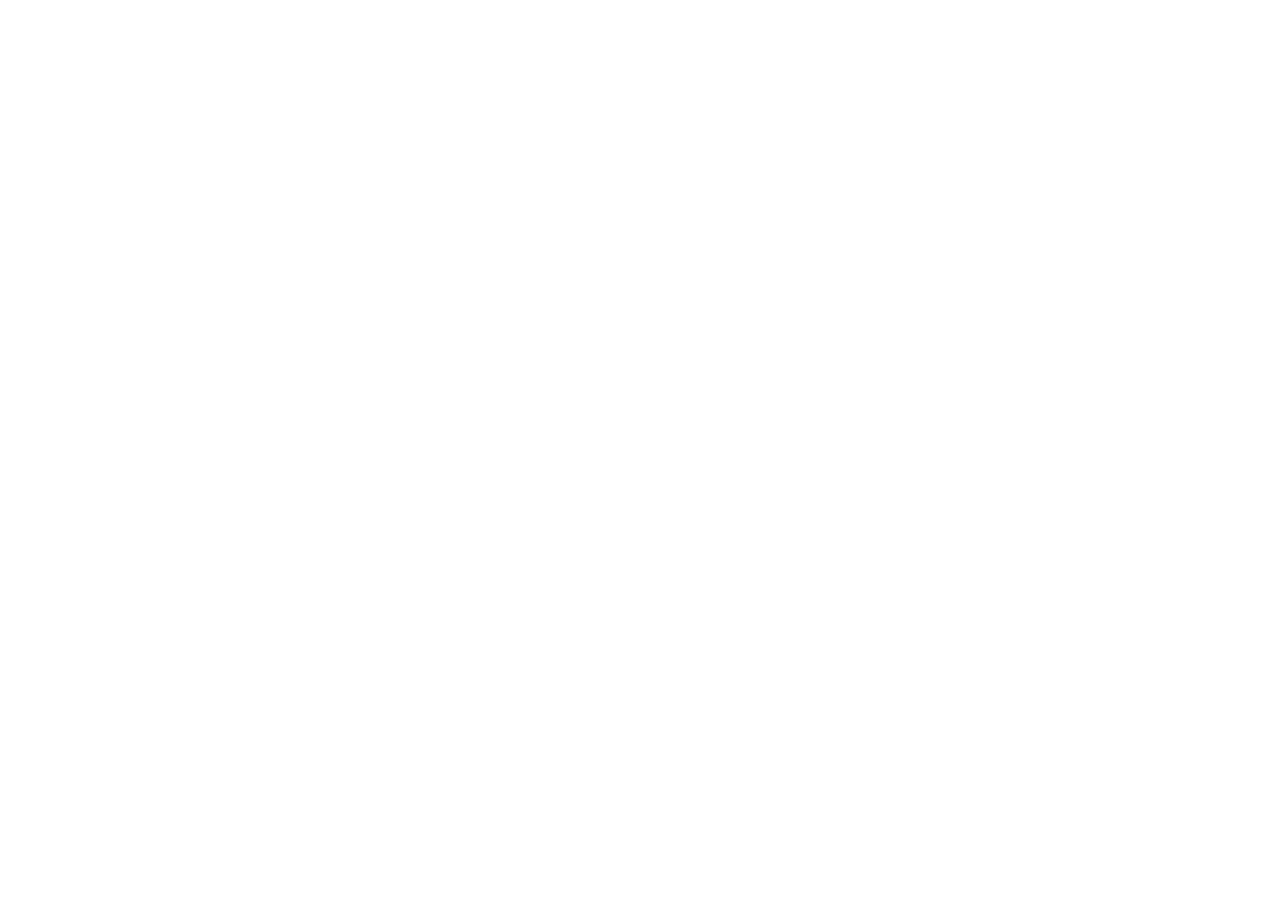
==== portfolio.html @ 7e26ee3e "Add portfolio" ====
<!DOCTYPE html>
<html lang="en">
  <head>
    <meta charset="UTF-8" />
    <meta http-equiv="X-UA-Compatible" content="IE=edge" />
    <meta name="viewport" content="width=device-width, initial-scale=1.0" />
    <title>Document</title>
  </head>
  <body></body>
</html>
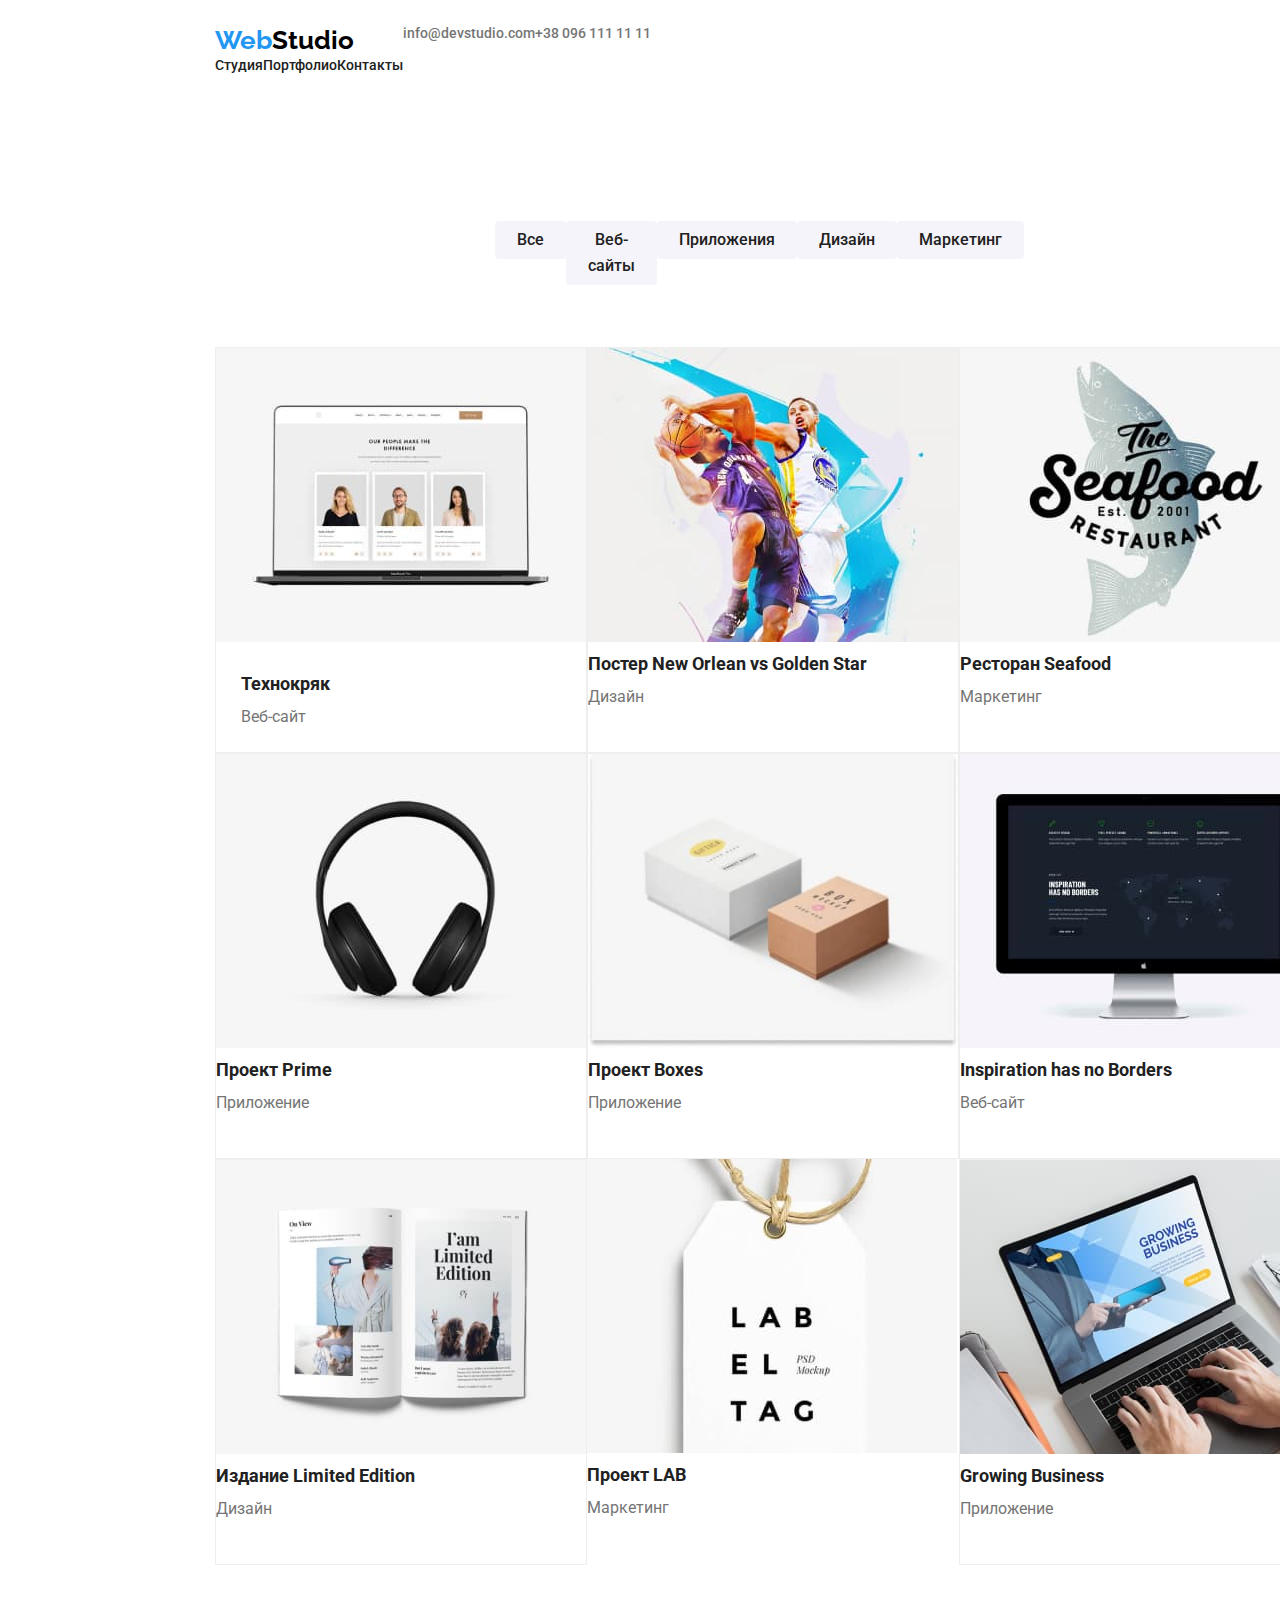
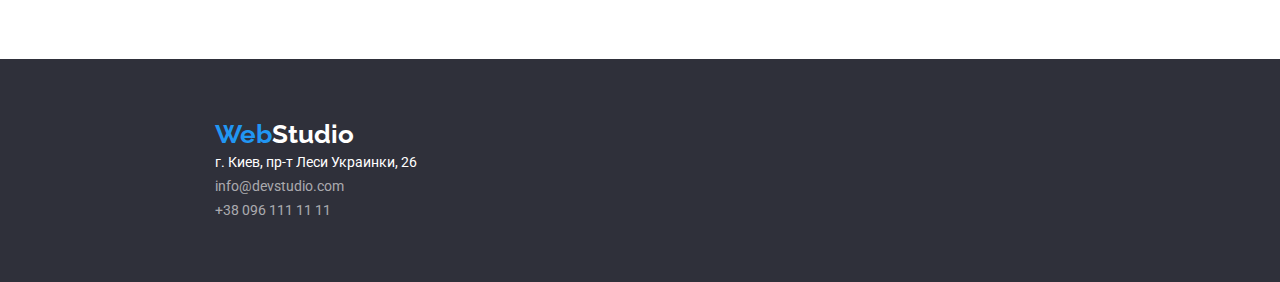
==== commit 6b52a6a8: "Portfolio1" ====
--- a/portfolio.html
+++ b/portfolio.html
@@ -1,10 +1,124 @@
 <!DOCTYPE html>
-<html lang="en">
+<html lang="ru">
   <head>
     <meta charset="UTF-8" />
     <meta http-equiv="X-UA-Compatible" content="IE=edge" />
     <meta name="viewport" content="width=device-width, initial-scale=1.0" />
-    <title>Document</title>
+    <title>Portfolio</title>
+    <link rel="preconnect" href="https://fonts.googleapis.com" />
+    <link rel="preconnect" href="https://fonts.gstatic.com" crossorigin />
+    <link
+      href="https://fonts.googleapis.com/css2?family=Raleway:wght@700&family=Roboto:wght@400;500;700;900&display=swap"
+      rel="stylesheet"
+    />
+    <link rel="stylesheet" href="css/portfolio.css" />
   </head>
-  <body></body>
+  <body>
+    <header class="header">
+      <nav>
+        <a href="./index.html" class="logo"><span class="web">Web</span><span>Studio</span></a>
+        <ul class="navigation-list">
+          <li><a href="./index.html" class="navigation-link">Cтудия</a></li>
+          <li><a href="./portfolio.html" class="navigation-link">Портфолио</a></li>
+          <li><a href="#footer" class="navigation-link">Контакты</a></li>
+        </ul>
+      </nav>
+      <a href="mailto:info@devstudio.com" class="mail">info@devstudio.com</a>
+      <a href="tel:+380961111111" class="phone">+38 096 111 11 11</a>
+    </header>
+    <main>
+      <!-- Buttons -->
+      <section class="navigation">
+        <h2 class="navigation-title">Навигация</h2>
+        <ul class="buttons">
+          <li><button type="button" class="button">Все</button></li>
+          <li><button type="button" class="button">Веб-сайты</button></li>
+          <li><button type="button" class="button">Приложения</button></li>
+          <li><button type="button" class="button">Дизайн</button></li>
+          <li><button type="button" class="button">Маркетинг</button></li>
+        </ul>
+      </section>
+      <!-- Examples -->
+      <section class="examples">
+        <h2 class="examples-title">Примеры работ</h2>
+        <ul class="examples-lists">
+          <li class="examples-list">
+            <img class="example-image" src="./images/techno.jpg" alt="" width="370" height="294" />
+            <div class="image-description">
+                <h3 class="project-name">Технокряк</h3>
+                <p class="project-description">Веб-сайт</p>
+            </div>
+          </li>
+          <li class="examples-list">
+            <img class="example-image" src="./images/poster.jpg" alt="" width="370" height="294" />
+            <h3 class="project-name">Постер New Orlean vs Golden Star</h3>
+            <p class="project-description">Дизайн</p>
+          </li>
+          <li class="examples-list">
+            <img class="example-image" src="./images/seafood.jpg" alt="" width="370" height="294" />
+            <h3 class="project-name">Ресторан Seafood</h3>
+            <p class="project-description">Маркетинг</p>
+          </li>
+          <li class="examples-list">
+            <img class="example-image" src="./images/prime.jpg" alt="" width="370" height="294" />
+            <h3 class="project-name">Проект Prime</h3>
+            <p class="project-description">Приложение</p>
+          </li>
+          <li class="examples-list">
+            <img class="example-image" src="./images/boxes.jpg" alt="" width="370" height="294" />
+            <h3 class="project-name">Проект Boxes</h3>
+            <p class="project-description">Приложение</p>
+          </li>
+          <li class="examples-list">
+            <img
+              class="example-image"
+              src="./images/inspiration-has-no-borders.jpg"
+              alt=""
+              width="370"
+              height="294"
+            />
+            <h3 class="project-name" lang="en">Inspiration has no Borders</h3>
+            <p class="project-description">Веб-сайт</p>
+          </li>
+          <li class="examples-list">
+            <img
+              class="example-image"
+              src="./images/limited-edition.jpg"
+              alt=""
+              width="370"
+              height="294"
+            />
+            <h3 class="project-name">Издание Limited Edition</h3>
+            <p class="project-description">Дизайн</p>
+          </li class="examples-list">
+          <li>
+            <img class="example-image" src="./images/lab.jpg" alt="" width="370" height="294" />
+            <h3 class="project-name">Проект LAB</h3>
+            <p class="project-description">Маркетинг</p>
+          </li>
+          <li class="examples-list">
+            <img
+              class="example-image"
+              src="./images/growing-business.jpg"
+              alt=""
+              width="370"
+              height="294"
+            />
+            <h3 class="project-name">Growing Business</h3>
+            <p class="project-description">Приложение</p>
+          </li>
+        </ul>
+      </section>
+    </main>
+    <footer id="footer" class="footer">
+      <a class="logo-footer" href="index.html"><span class="web">Web</span><span>Studio</span></a>
+      <address>
+        <ul class="footer-list">
+          <li class="map">г. Киев, пр-т Леси Украинки, 26</li>
+          <li><a class="mail-footer" href="mailto:info@devstudio.com">info@devstudio.com</a></li>
+          <li><a class="phone-footer" href="tel:+380961111111">+38 096 111 11 11</a></li>
+        </ul>
+      </address>
+    </footer>
+  </body>
 </html>
--- a/css/portfolio.css
+++ b/css/portfolio.css
@@ -0,0 +1,194 @@
+* {
+  margin: 0;
+  padding: 0;
+}
+
+:root {
+  --color-highlight: #2196f3;
+  --color-text: #212121;
+  --color-description: #757575;
+  --background-color: #2f303a;
+  --color-button: #f5f4fa;
+  --white: #ffffff;
+  --black: #000000;
+}
+
+.header {
+  padding: 25px 215px;
+}
+
+.logo {
+  font-family: 'Raleway';
+  font-style: normal;
+  font-weight: 700;
+  font-size: 26px;
+  line-height: 31px;
+  color: var(--black);
+  text-decoration: none;
+}
+
+.web {
+  font-family: 'Raleway';
+  font-style: normal;
+  font-weight: 700;
+  font-size: 26px;
+  line-height: 31px;
+  color: var(--color-highlight);
+}
+
+.navigation-link {
+  font-family: 'Roboto';
+  font-style: normal;
+  font-weight: 500;
+  font-size: 14px;
+  line-height: 16px;
+  color: var(--color-text);
+  text-decoration: none;
+}
+
+.navigation-link:hover,
+.mail:hover,
+.phone:hover {
+  color: var(--color-highlight);
+}
+
+.navigation-link:focus,
+.mail:focus,
+.phone:focus {
+  color: var(--color-highlight);
+}
+
+.mail,
+.phone {
+  font-family: 'Roboto';
+  font-style: normal;
+  font-weight: 500;
+  font-size: 14px;
+  line-height: 16px;
+  color: var(--color-description);
+  text-decoration: none;
+}
+
+.navigation-list,
+.footer-list {
+  list-style-type: none;
+}
+
+.header,
+.navigation-list {
+  display: flex;
+}
+
+.navigation {
+  padding: 95px 495px 35px 495px;
+}
+
+.navigation-title,
+.examples-title {
+  visibility: hidden;
+}
+
+.buttons {
+  display: flex;
+}
+
+.buttons {
+  display: flex;
+  list-style-type: none;
+}
+
+.button {
+  background-color: var(--color-button);
+  border: none;
+  padding: 6px 22px;
+  border-radius: 4px;
+  text-align: center;
+  font-family: 'Roboto';
+  font-style: normal;
+  font-weight: 500;
+  font-size: 16px;
+  line-height: 26px;
+  align-items: center;
+  text-align: center;
+  display: flex;
+  color: var(--color-text);
+}
+
+.button:hover {
+  background: var(--color-highlight);
+  color: var(--white);
+}
+
+.examples {
+  padding: 0 215px 94px 215px;
+}
+
+.examples-list {
+  border: 1px solid #eeeeee;
+}
+.examples-lists {
+  list-style: none;
+  display: grid;
+  grid-auto-flow: row;
+  grid-template-columns: repeat(3, 1fr);
+  grid-template-rows: repeat(3, 1fr);
+}
+
+.image-description {
+  margin: 20px 25px;
+}
+
+.project-name {
+  font-family: 'Roboto';
+  font-style: normal;
+  font-weight: 700;
+  font-size: 18px;
+  line-height: 36px;
+  color: var(--color-text);
+}
+
+.project-description {
+  font-family: 'Roboto';
+  font-style: normal;
+  font-weight: 400;
+  font-size: 16px;
+  line-height: 30px;
+  color: var(--color-description);
+}
+
+.footer {
+  background-color: var(--background-color);
+  padding: 60px 0 60px 215px;
+}
+
+.logo-footer {
+  font-family: 'Raleway';
+  font-style: normal;
+  font-weight: 700;
+  font-size: 26px;
+  line-height: 31px;
+  color: var(--white);
+  text-decoration: none;
+  margin-bottom: 20px;
+}
+
+.map {
+  font-family: 'Roboto';
+  font-style: normal;
+  font-weight: 400;
+  font-size: 14px;
+  line-height: 24px;
+  color: var(--white);
+}
+
+.mail-footer,
+.phone-footer {
+  font-family: 'Roboto';
+  font-style: normal;
+  font-weight: 400;
+  font-size: 14px;
+  line-height: 24px;
+  color: rgba(255, 255, 255, 0.6);
+  text-decoration: none;
+  margin-bottom: 10px;
+}
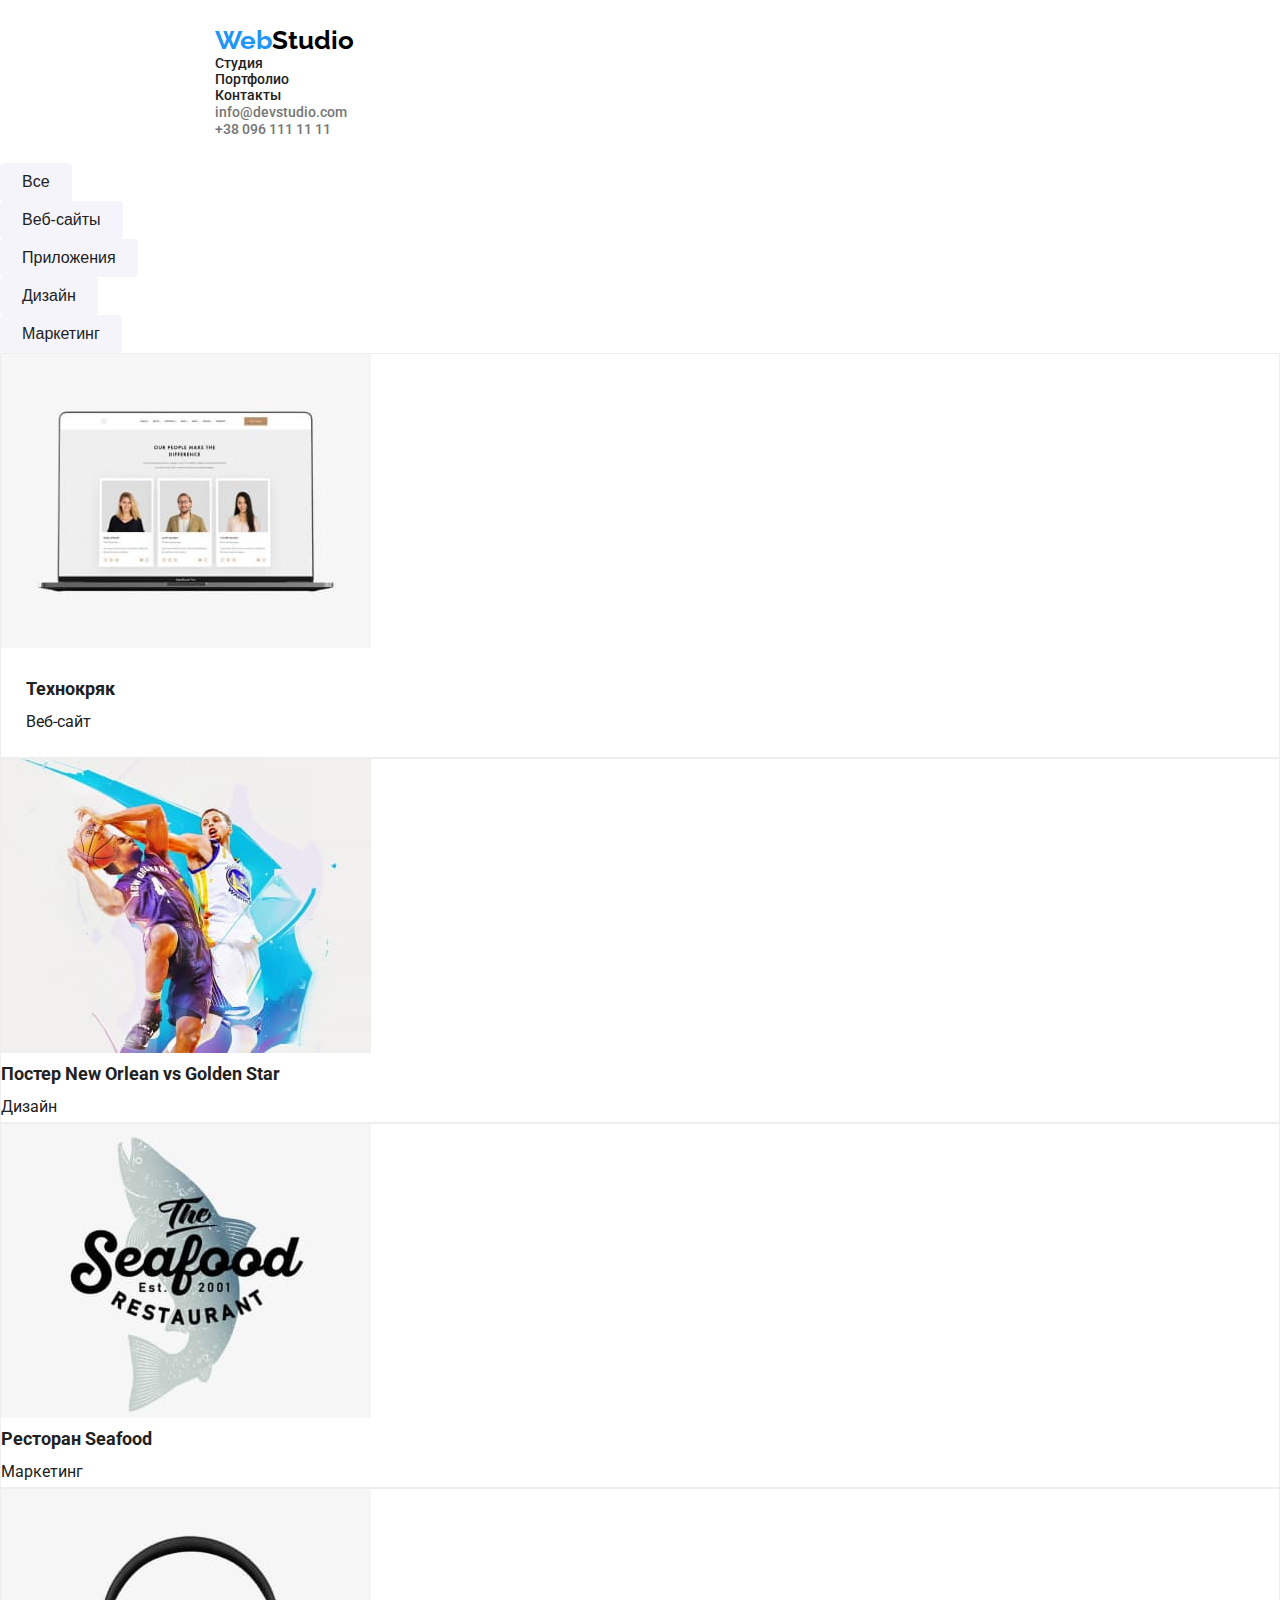
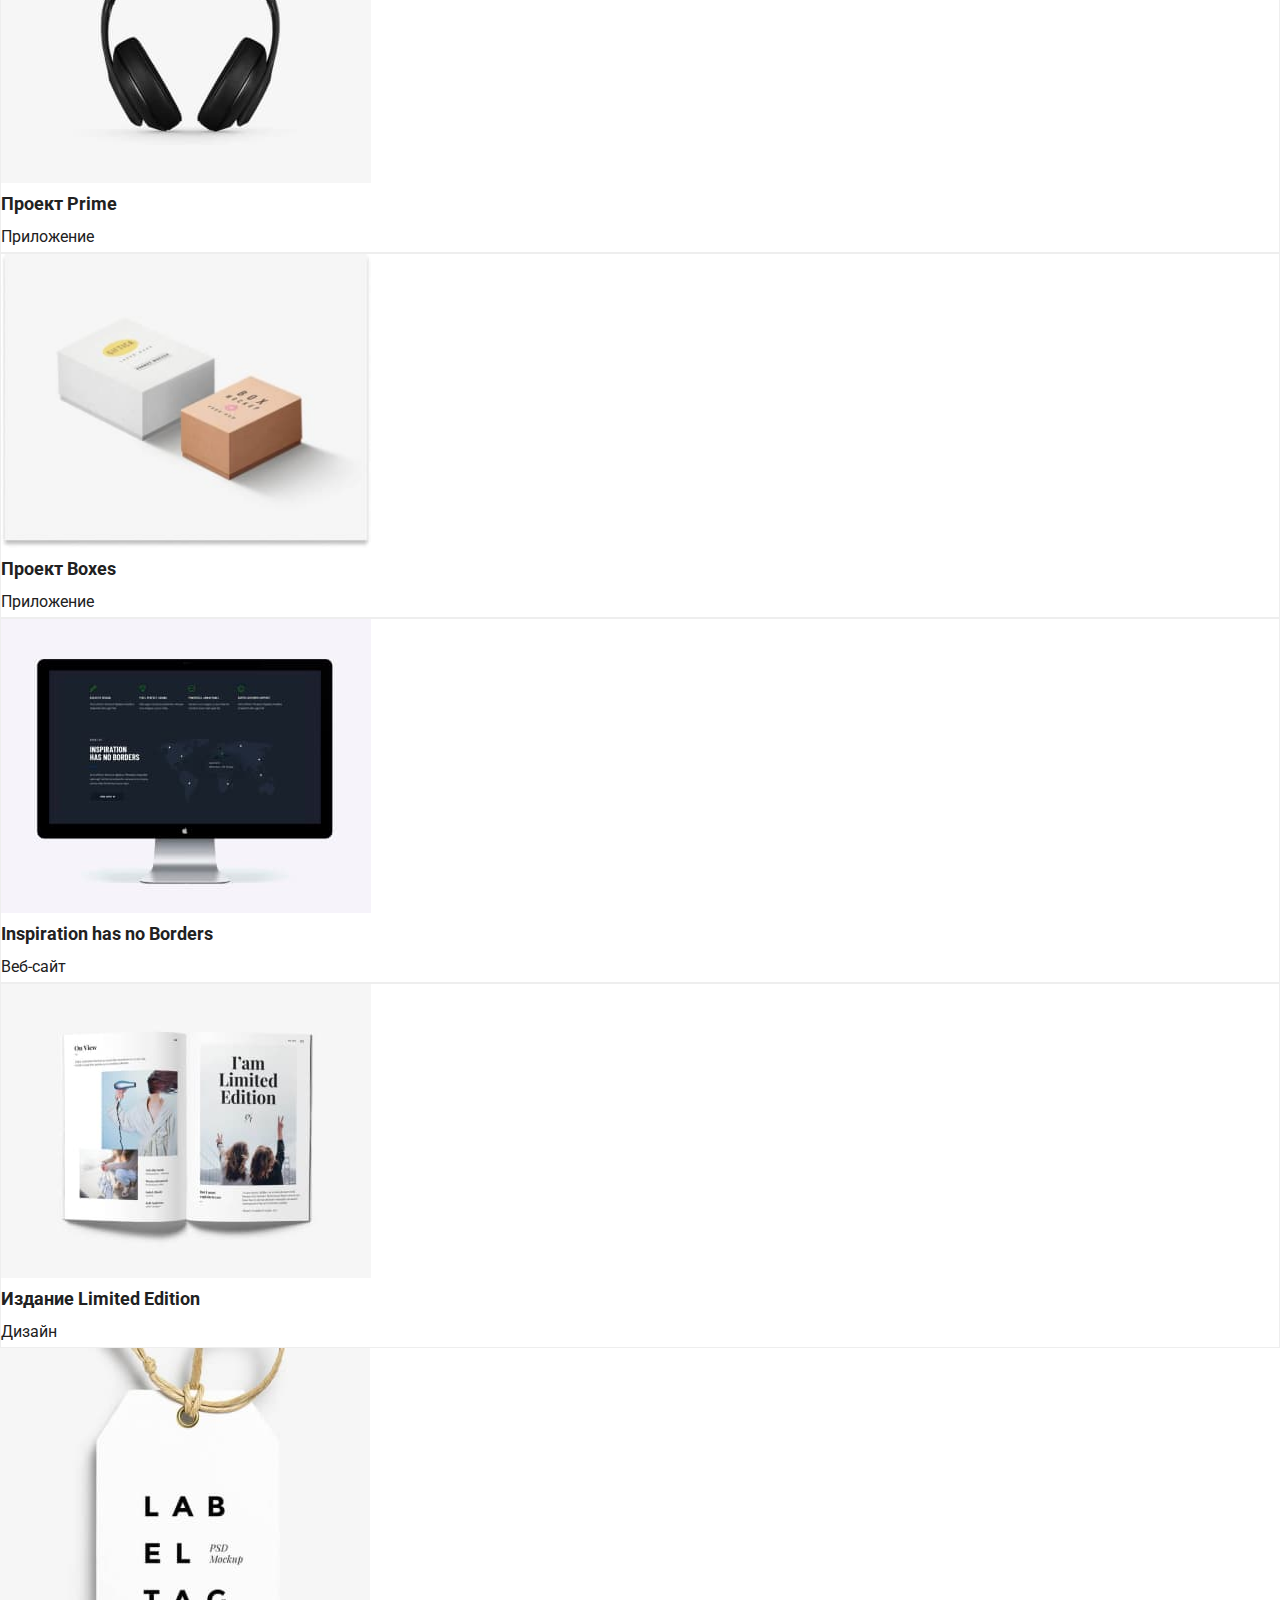
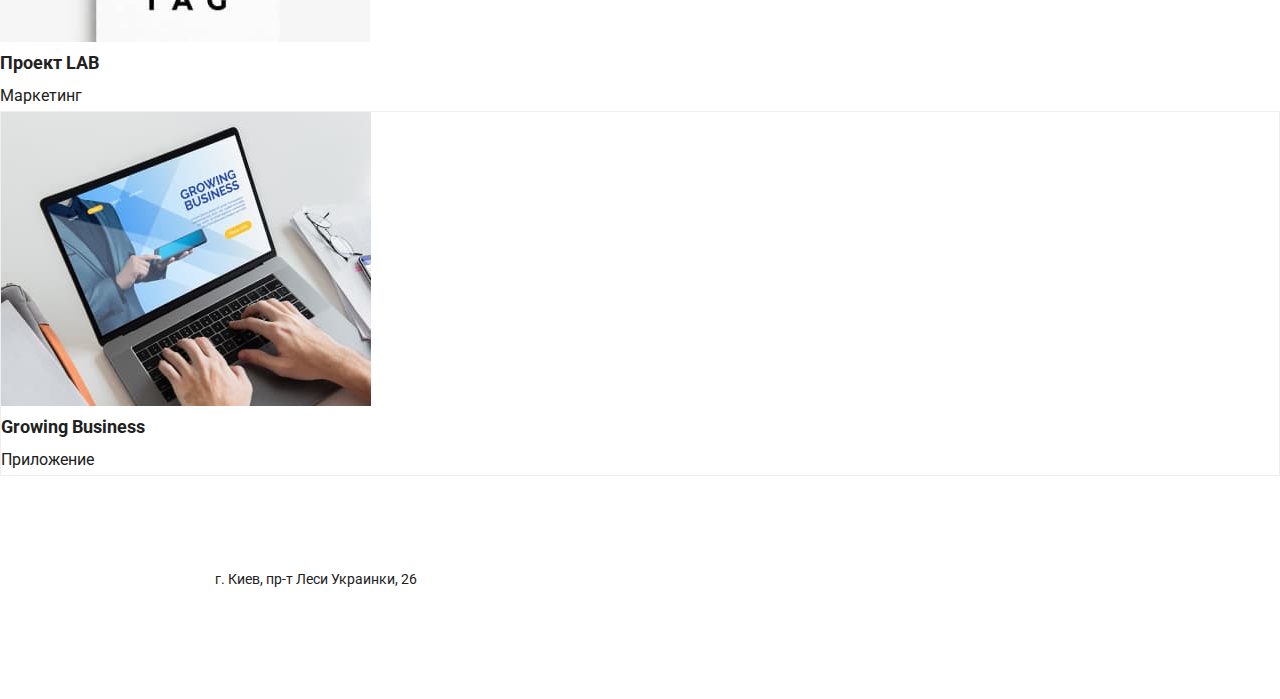
==== commit e6c78e2a: "After video" ====
--- a/portfolio.html
+++ b/portfolio.html
@@ -16,20 +16,20 @@
   <body>
     <header class="header">
       <nav>
-        <a href="./index.html" class="logo"><span class="web">Web</span><span>Studio</span></a>
-        <ul class="navigation-list">
-          <li><a href="./index.html" class="navigation-link">Cтудия</a></li>
-          <li><a href="./portfolio.html" class="navigation-link">Портфолио</a></li>
-          <li><a href="#footer" class="navigation-link">Контакты</a></li>
+        <a href="./index.html" class="link site-logo"><span class="site-logo-accent">Web</span>Studio</a>
+        <ul class="list">
+          <li class="nav-item"><a href="./index.html" class="link">Cтудия</a></li>
+          <li class="nav-item"><a href="./portfolio.html" class="link">Портфолио</a></li>
+          <li class="nav-item"><a href="#footer" class="link">Контакты</a></li>
         </ul>
       </nav>
-      <a href="mailto:info@devstudio.com" class="mail">info@devstudio.com</a>
-      <a href="tel:+380961111111" class="phone">+38 096 111 11 11</a>
+      <ul>
+        <li class="list"><a href="mailto:info@devstudio.com" class="link contact">info@devstudio.com</a></li>
+        <li class="list"><a href="tel:+380961111111" class="link contact">+38 096 111 11 11</a></li>
+      </ul>
     </header>
     <main>
-      <!-- Buttons -->
-      <section class="navigation">
-        <h2 class="navigation-title">Навигация</h2>
+      <section>
         <ul class="buttons">
           <li><button type="button" class="button">Все</button></li>
           <li><button type="button" class="button">Веб-сайты</button></li>
@@ -37,10 +37,6 @@
           <li><button type="button" class="button">Дизайн</button></li>
           <li><button type="button" class="button">Маркетинг</button></li>
         </ul>
-      </section>
-      <!-- Examples -->
-      <section class="examples">
-        <h2 class="examples-title">Примеры работ</h2>
         <ul class="examples-lists">
           <li class="examples-list">
             <img class="example-image" src="./images/techno.jpg" alt="" width="370" height="294" />
@@ -114,7 +110,9 @@
       <a class="logo-footer" href="index.html"><span class="web">Web</span><span>Studio</span></a>
       <address>
         <ul class="footer-list">
-          <li class="map">г. Киев, пр-т Леси Украинки, 26</li>
+          <li class="map">
+            <a class="address" href="https://goo.gl/maps/fLgVu9aRvu42Tbb1A">г. Киев, пр-т Леси Украинки, 26</a>
+          </li>
           <li><a class="mail-footer" href="mailto:info@devstudio.com">info@devstudio.com</a></li>
           <li><a class="phone-footer" href="tel:+380961111111">+38 096 111 11 11</a></li>
         </ul>
--- a/css/portfolio.css
+++ b/css/portfolio.css
@@ -4,54 +4,102 @@
 }
 
 :root {
-  --color-highlight: #2196f3;
-  --color-text: #212121;
-  --color-description: #757575;
-  --background-color: #2f303a;
-  --color-button: #f5f4fa;
-  --white: #ffffff;
-  --black: #000000;
-}
+  /* font */
+  --main-font: 'Roboto', sans-serif;
+  /* colors */
+  --main-light: #fff;
+  --main-dark: #000;
+
+  --color-accent: #2196f3;
+
+  --main-font-color: #212121;
+  --secondary-font-color: #757575;
+  --badge-font-color: rgba(255, 255, 255, 0.6);
+
+  --main-background-color: var(--main-light);
+  --accent-background-color: #2f303a;
+  --badge-background-color: #f5f4fa;
+}
+
+/* Global Styles */
+
+body {
+  font-family: var(--main-font);
+  color: var(--main-font-color);
+  font-size: 14px;
+  font-weight: 400;
+}
+
+.list {
+  list-style: none;
+}
+
+.link {
+  text-decoration: none;
+  color: inherit;
+}
+
+.button {
+  cursor: pointer;
+  color: inherit;
+  border: none;
+  background: none;
+}
+
+/* Common  Styles */
+
+.section {
+  background-color: var(--main-background-color);
+}
+
+.section-title {
+  font-weight: 700;
+  font-size: 36px;
+  line-height: 1.17;
+  color: var(--main-background-color);
+}
+
+/* Header Styles */
 
 .header {
+  background-color: var(--main-light);
   padding: 25px 215px;
 }
 
-.logo {
+.site-logo {
   font-family: 'Raleway';
-  font-style: normal;
   font-weight: 700;
   font-size: 26px;
-  line-height: 31px;
-  color: var(--black);
-  text-decoration: none;
-}
-
-.web {
-  font-family: 'Raleway';
-  font-style: normal;
-  font-weight: 700;
-  font-size: 26px;
-  line-height: 31px;
-  color: var(--color-highlight);
-}
-
-.navigation-link {
-  font-family: 'Roboto';
-  font-style: normal;
-  font-weight: 500;
-  font-size: 14px;
-  line-height: 16px;
-  color: var(--color-text);
-  text-decoration: none;
+  line-height: 1.19;
+  color: var(--main-dark);
+}
+
+.site-logo-accent {
+  color: var(--color-accent);
+}
+
+.nav-item {
+  font-weight: 500;
+  line-height: 1.14;
+  color: var(--main-font-color);
+}
+
+.nav-item:hover,
+.nav-item:focus,
+.contact:hover,
+.contact:focus {
+  color: var(--color-accent);
+}
+
+.contact {
+  font-weight: 500;
+  line-height: 1.14;
+  color: var(--secondary-font-color);
 }
 
 .navigation-link:hover,
 .mail:hover,
-.phone:hover {
-  color: var(--color-highlight);
-}
-
+.phone:hover,
 .navigation-link:focus,
 .mail:focus,
 .phone:focus {
@@ -70,68 +118,29 @@
 }
 
 .navigation-list,
-.footer-list {
-  list-style-type: none;
-}
-
-.header,
-.navigation-list {
-  display: flex;
-}
-
-.navigation {
-  padding: 95px 495px 35px 495px;
-}
-
-.navigation-title,
-.examples-title {
-  visibility: hidden;
-}
-
+.footer-list,
 .buttons {
-  display: flex;
-}
-
-.buttons {
-  display: flex;
-  list-style-type: none;
+  list-style: none;
 }
 
 .button {
-  background-color: var(--color-button);
+  background-color: var(--badge-background-color);
+  border-radius: 4px;
   border: none;
   padding: 6px 22px;
-  border-radius: 4px;
-  text-align: center;
-  font-family: 'Roboto';
-  font-style: normal;
   font-weight: 500;
   font-size: 16px;
-  line-height: 26px;
-  align-items: center;
-  text-align: center;
-  display: flex;
-  color: var(--color-text);
+  line-height: 1.63;
 }
 
 .button:hover {
   background: var(--color-highlight);
-  color: var(--white);
-}
-
-.examples {
-  padding: 0 215px 94px 215px;
+  color: var(--main-light);
 }
 
 .examples-list {
+  list-style: none;
   border: 1px solid #eeeeee;
-}
-.examples-lists {
-  list-style: none;
-  display: grid;
-  grid-auto-flow: row;
-  grid-template-columns: repeat(3, 1fr);
-  grid-template-rows: repeat(3, 1fr);
 }
 
 .image-description {
@@ -167,18 +176,19 @@
   font-weight: 700;
   font-size: 26px;
   line-height: 31px;
-  color: var(--white);
+  color: var(--main-light);
   text-decoration: none;
   margin-bottom: 20px;
 }
 
-.map {
+.address {
   font-family: 'Roboto';
   font-style: normal;
   font-weight: 400;
   font-size: 14px;
   line-height: 24px;
   color: var(--white);
+  text-decoration: none;
 }
 
 .mail-footer,
@@ -192,3 +202,15 @@
   text-decoration: none;
   margin-bottom: 10px;
 }
+
+.address:hover,
+.mail-footer:hover,
+.phone-footer:hover {
+  color: var(--color-highlight);
+}
+
+.address:focus,
+.mail-footer:focus,
+.phone-footer:focus {
+  color: var(--color-highlight);
+}
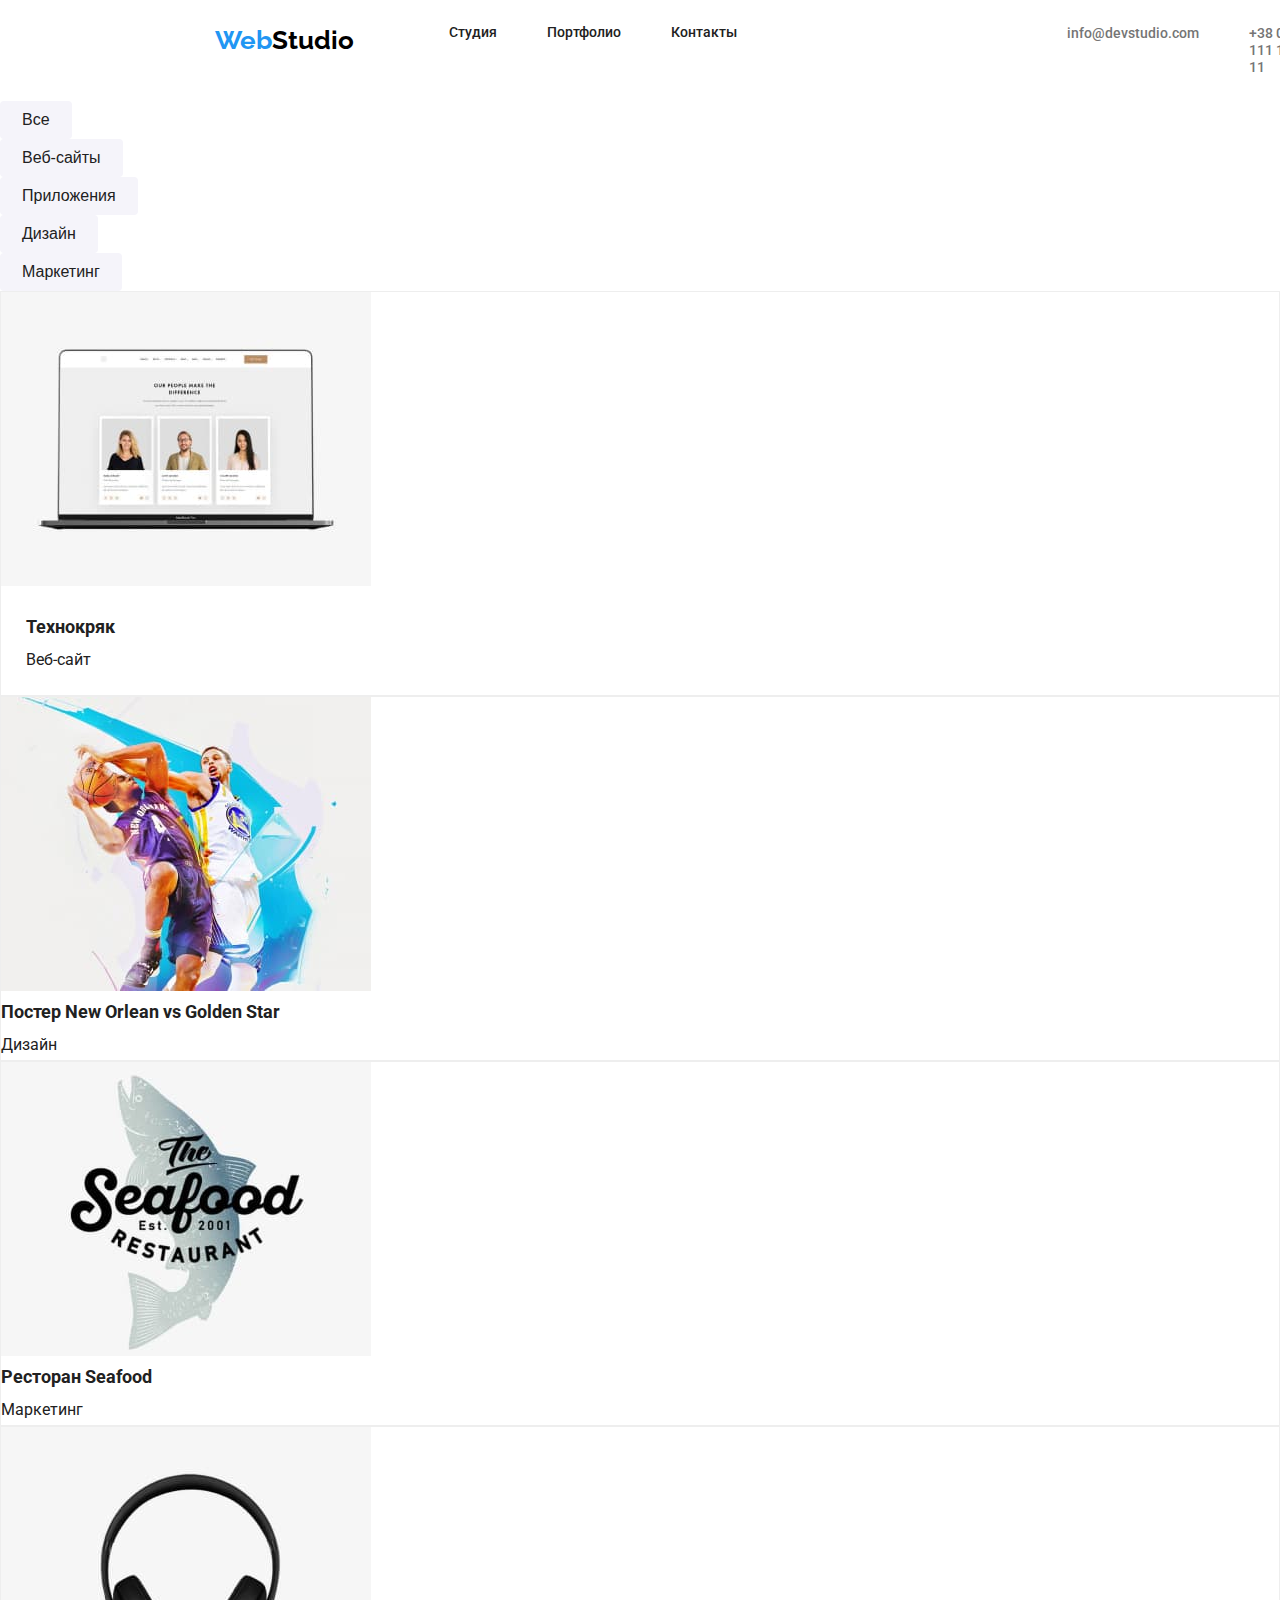
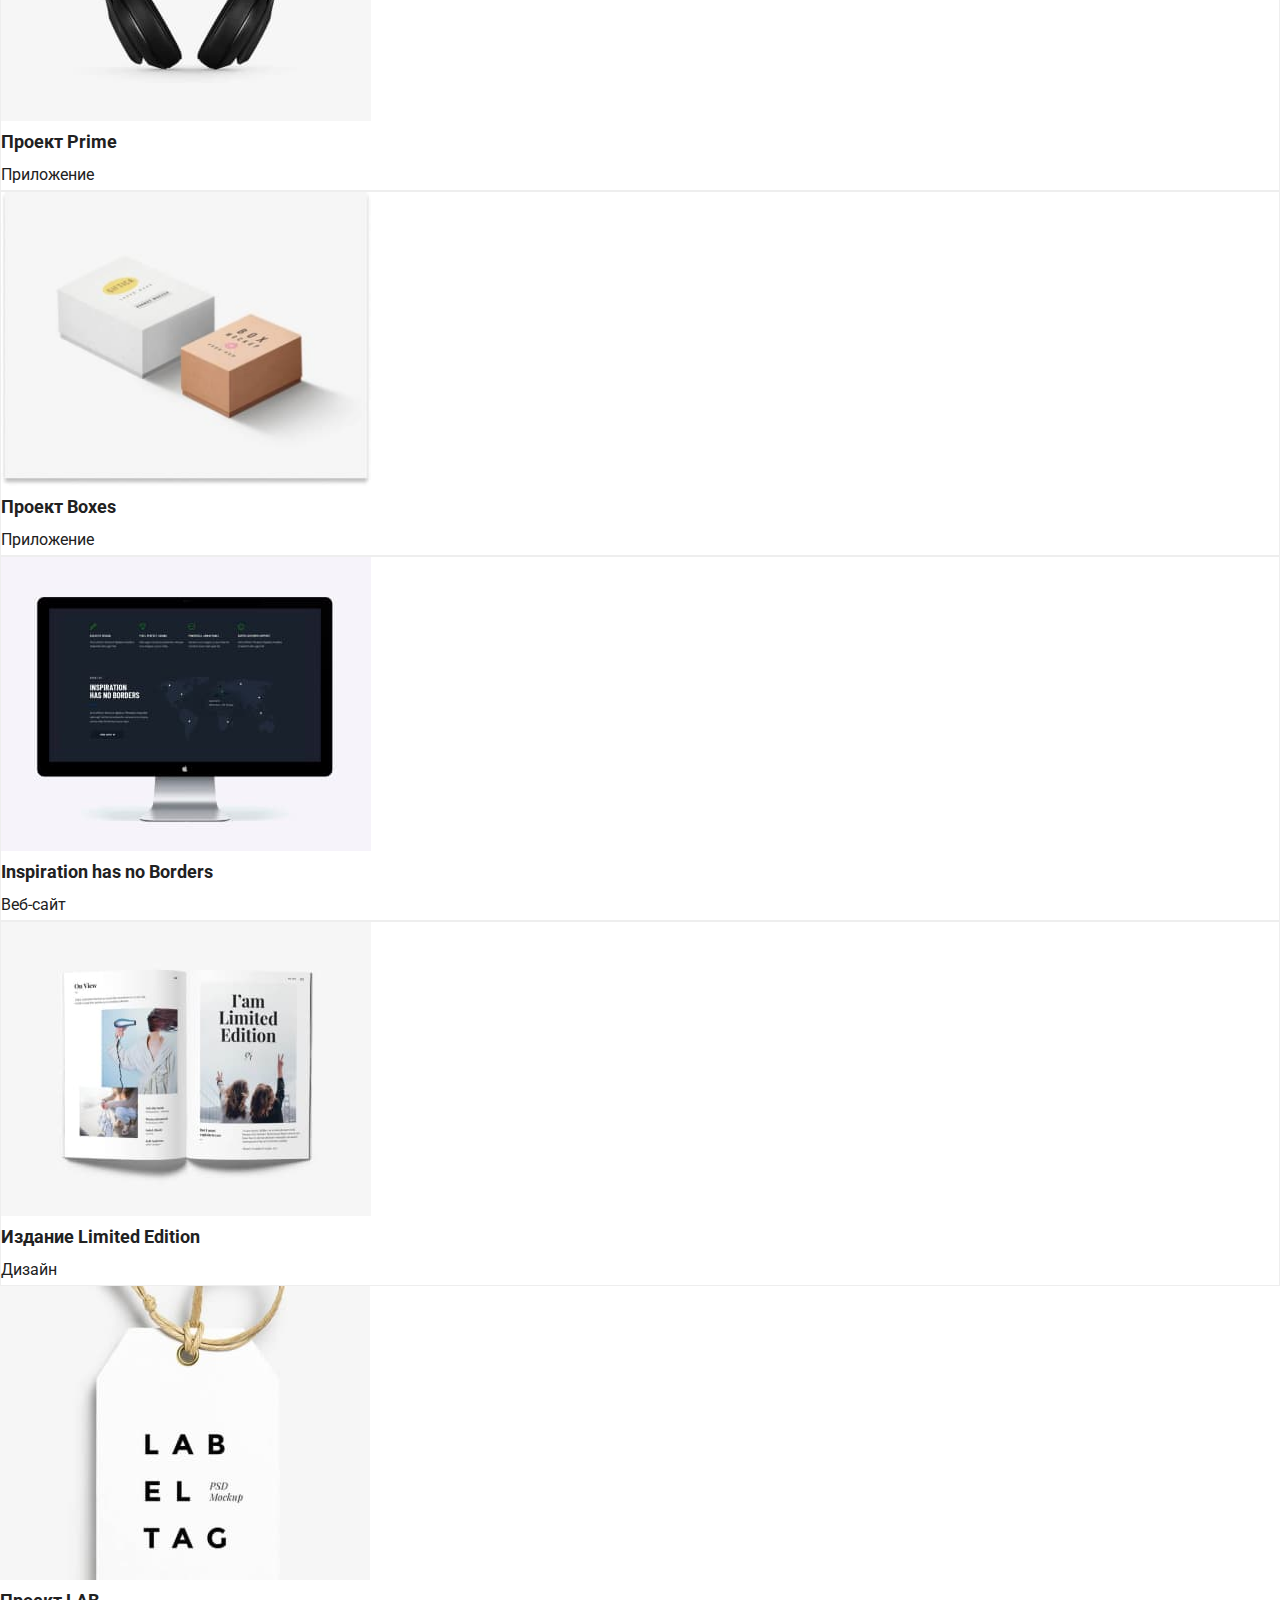
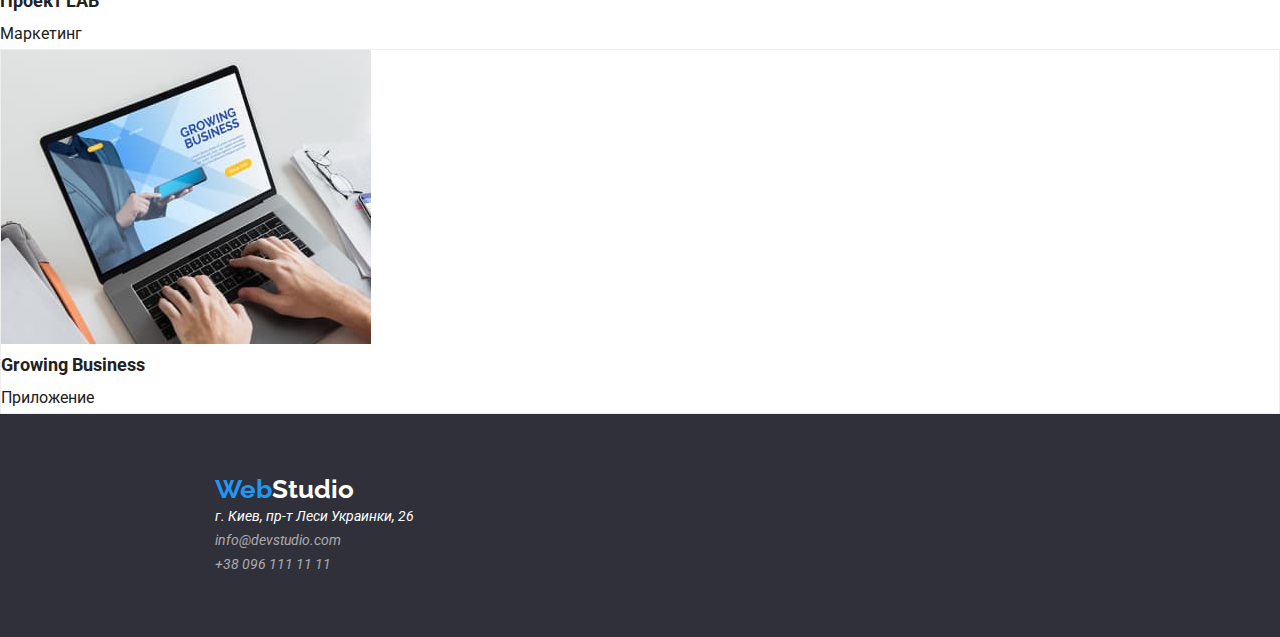
==== commit 380227dc: "Yilia" ====
--- a/portfolio.html
+++ b/portfolio.html
@@ -14,17 +14,21 @@
     <link rel="stylesheet" href="css/portfolio.css" />
   </head>
   <body>
-    <header class="header">
-      <nav>
-        <a href="./index.html" class="link site-logo"><span class="site-logo-accent">Web</span>Studio</a>
-        <ul class="list">
+ <header class="header">
+      <nav class="navigation-blocks">
+        <a href="./index.html" class="link logo up"
+          ><span class="site-logo-accent">Web</span>Studio</a
+        >
+        <ul class="list navigation-links">
           <li class="nav-item"><a href="./index.html" class="link">Cтудия</a></li>
           <li class="nav-item"><a href="./portfolio.html" class="link">Портфолио</a></li>
           <li class="nav-item"><a href="#footer" class="link">Контакты</a></li>
         </ul>
       </nav>
-      <ul>
-        <li class="list"><a href="mailto:info@devstudio.com" class="link contact">info@devstudio.com</a></li>
+      <ul class="navigation-contacts">
+        <li class="list">
+          <a href="mailto:info@devstudio.com" class="link contact">info@devstudio.com</a>
+        </li>
         <li class="list"><a href="tel:+380961111111" class="link contact">+38 096 111 11 11</a></li>
       </ul>
     </header>
@@ -107,14 +111,20 @@
       </section>
     </main>
     <footer id="footer" class="footer">
-      <a class="logo-footer" href="index.html"><span class="web">Web</span><span>Studio</span></a>
+      <a class="link logo down" href="index.html"
+        ><span class="site-logo-accent">Web</span>Studio</a
+      >
       <address>
-        <ul class="footer-list">
+        <ul class="list">
           <li class="map">
-            <a class="address" href="https://goo.gl/maps/fLgVu9aRvu42Tbb1A">г. Киев, пр-т Леси Украинки, 26</a>
+            <a class="link address" href="https://goo.gl/maps/fLgVu9aRvu42Tbb1A"
+              >г. Киев, пр-т Леси Украинки, 26</a
+            >
           </li>
-          <li><a class="mail-footer" href="mailto:info@devstudio.com">info@devstudio.com</a></li>
-          <li><a class="phone-footer" href="tel:+380961111111">+38 096 111 11 11</a></li>
+          <li>
+            <a class="link contact-footer" href="mailto:info@devstudio.com">info@devstudio.com</a>
+          </li>
+          <li><a class="link contact-footer" href="tel:+380961111111">+38 096 111 11 11</a></li>
         </ul>
       </address>
     </footer>
--- a/css/portfolio.css
+++ b/css/portfolio.css
@@ -46,6 +46,13 @@
   background: none;
 }
 
+.logo {
+  font-family: 'Raleway';
+  font-weight: 700;
+  font-size: 26px;
+  line-height: 1.19;
+}
+
 /* Common  Styles */
 
 .section {
@@ -63,15 +70,23 @@
 
 .header {
   background-color: var(--main-light);
-  padding: 25px 215px;
+  display: flex;
+  padding: 25px 0;
 }
 
-.site-logo {
-  font-family: 'Raleway';
-  font-weight: 700;
-  font-size: 26px;
-  line-height: 1.19;
+.navigation-blocks,
+.navigation-links,
+.navigation-contacts,
+.advantages-blocks,
+.examples-blocks,
+.team-blocks {
+  display: flex;
+}
+
+.up {
   color: var(--main-dark);
+  margin-right: 95px;
+  margin-left: 215px;
 }
 
 .site-logo-accent {
@@ -81,7 +96,11 @@
 .nav-item {
   font-weight: 500;
   line-height: 1.14;
-  color: var(--main-font-color);
+  margin-right: 50px;
+}
+
+.navigation-links {
+  margin-right: 280px;
 }
 
 .nav-item:hover,
@@ -95,32 +114,7 @@
   font-weight: 500;
   line-height: 1.14;
   color: var(--secondary-font-color);
-}
-
-.navigation-link:hover,
-.mail:hover,
-.phone:hover,
-.navigation-link:focus,
-.mail:focus,
-.phone:focus {
-  color: var(--color-highlight);
-}
-
-.mail,
-.phone {
-  font-family: 'Roboto';
-  font-style: normal;
-  font-weight: 500;
-  font-size: 14px;
-  line-height: 16px;
-  color: var(--color-description);
-  text-decoration: none;
-}
-
-.navigation-list,
-.footer-list,
-.buttons {
-  list-style: none;
+  margin-right: 50px;
 }
 
 .button {
@@ -165,52 +159,33 @@
   color: var(--color-description);
 }
 
+/* Footer Styles */
+
 .footer {
-  background-color: var(--background-color);
+  background-color: var(--accent-background-color);
   padding: 60px 0 60px 215px;
 }
 
-.logo-footer {
-  font-family: 'Raleway';
-  font-style: normal;
-  font-weight: 700;
-  font-size: 26px;
-  line-height: 31px;
+.down {
   color: var(--main-light);
-  text-decoration: none;
   margin-bottom: 20px;
 }
 
 .address {
-  font-family: 'Roboto';
-  font-style: normal;
-  font-weight: 400;
-  font-size: 14px;
-  line-height: 24px;
-  color: var(--white);
-  text-decoration: none;
+  line-height: 1.7;
+  color: var(--main-light);
+  margin-bottom: 10px;
 }
 
-.mail-footer,
-.phone-footer {
-  font-family: 'Roboto';
-  font-style: normal;
-  font-weight: 400;
-  font-size: 14px;
-  line-height: 24px;
-  color: rgba(255, 255, 255, 0.6);
-  text-decoration: none;
+.contact-footer {
+  line-height: 1.7;
+  color: var(--badge-font-color);
   margin-bottom: 10px;
 }
 
 .address:hover,
-.mail-footer:hover,
-.phone-footer:hover {
-  color: var(--color-highlight);
+.contact-footer:hover,
+.address:focus,
+.contact-footer:focus {
+  color: var(--color-accent);
 }
-
-.address:focus,
-.mail-footer:focus,
-.phone-footer:focus {
-  color: var(--color-highlight);
-}
